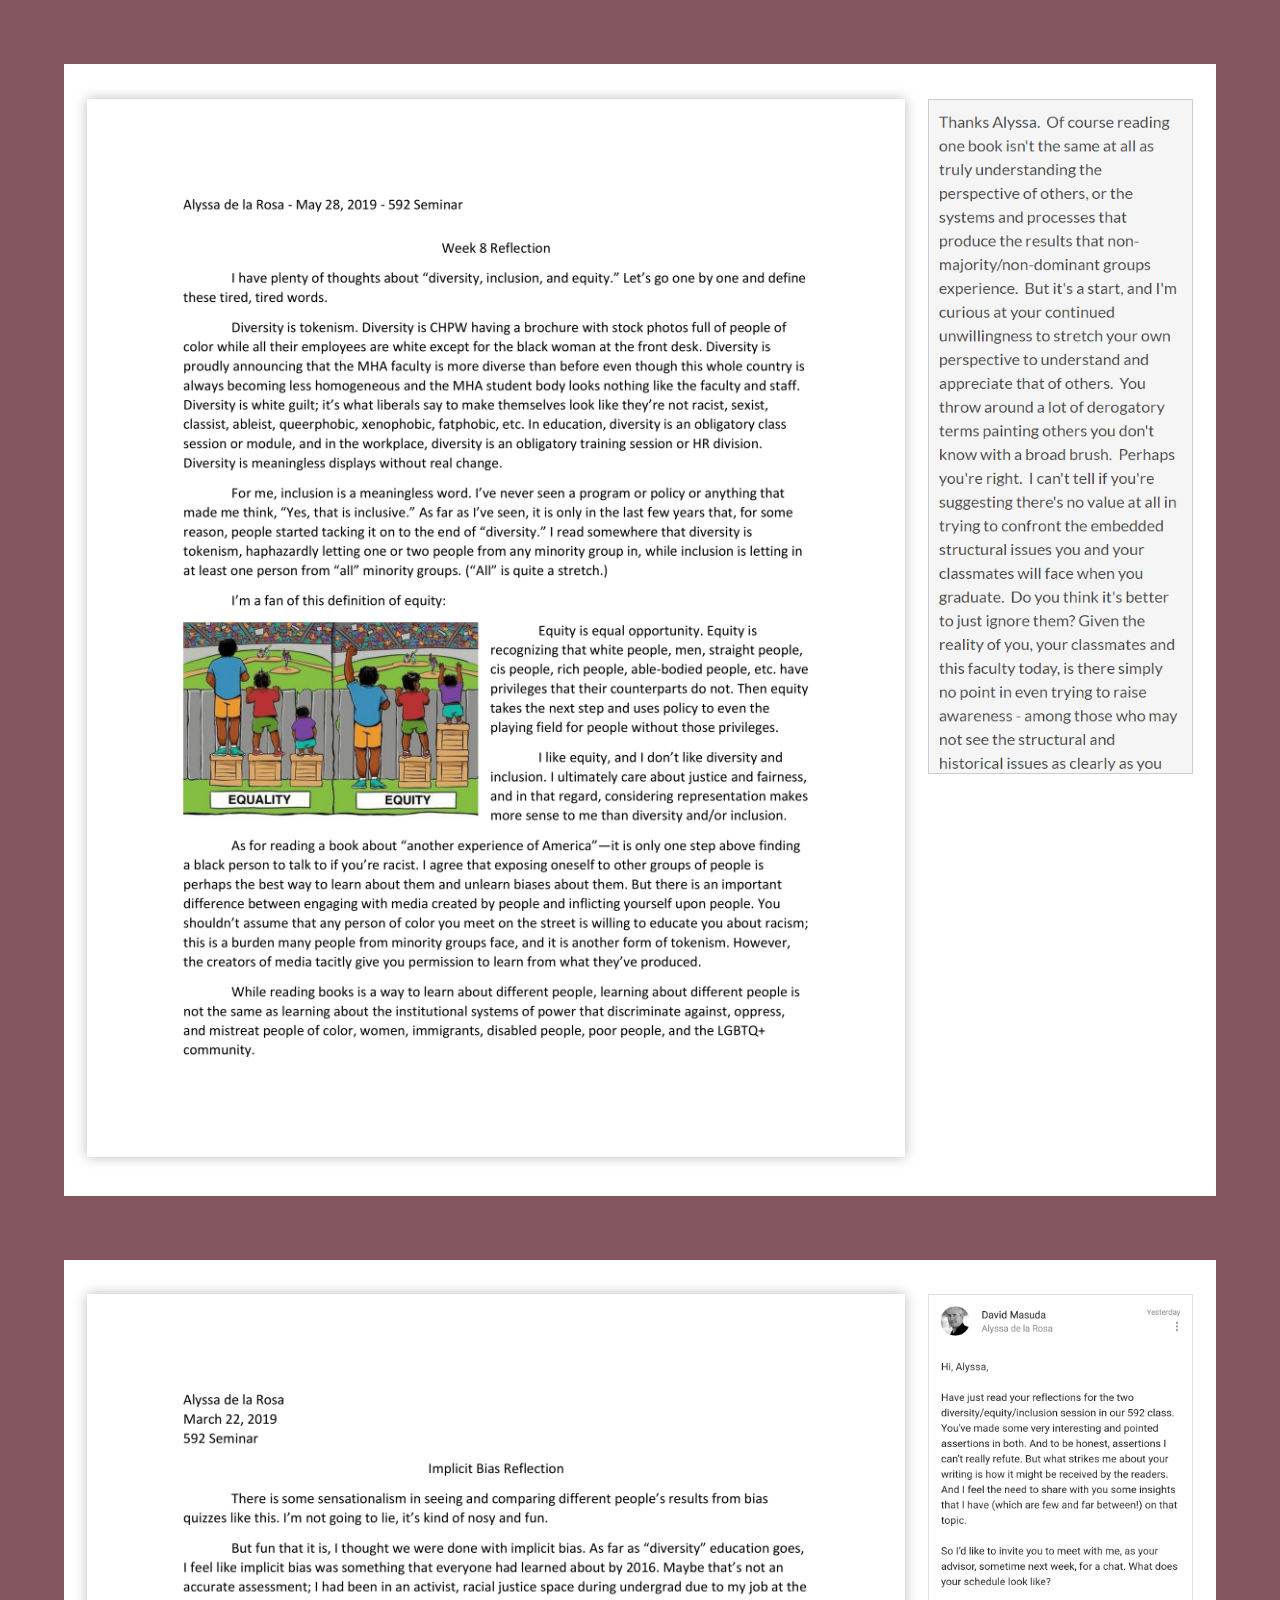
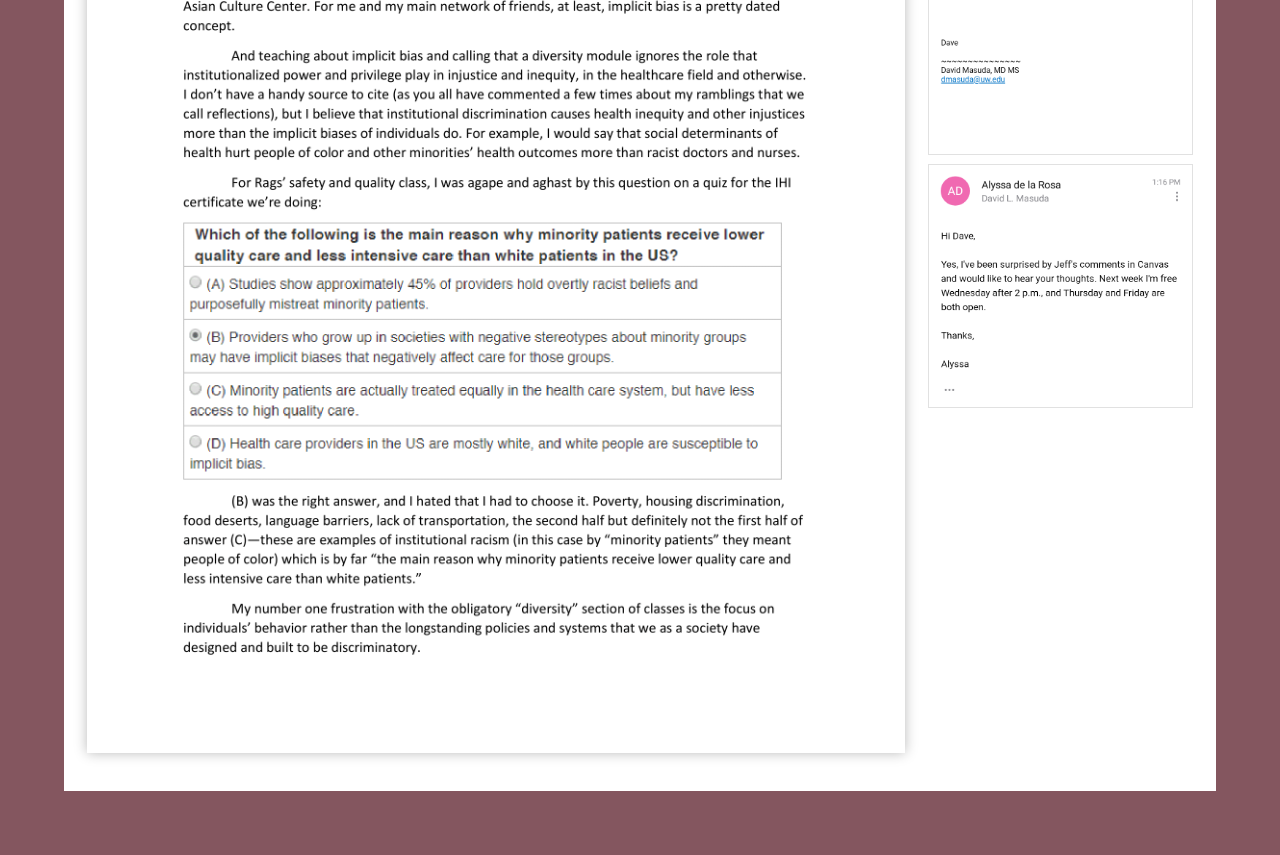
==== jd/index.html @ 5421960a "jd post" ====
<!doctype html>
<html>
<head>
	<meta charset="utf-8">
	<meta name="viewport" content="width=device-width, initial-scale=1.0">
	<title>alyssa de la rosa</title>
	<link rel="icon" href="../images/favicon.ico" />
	<link rel="shortcut icon" href="../images/favicon.ico" />
	
	<link href="main.css" rel="stylesheet">
	<link href="media.css" rel="stylesheet" media="(min-device-width:1025px)">
</head>

<body>
	<section>
		<div class="row">
			<div class="doc">
				<img src="week8.png" alt="Journal entry 2">
			</div>
			
			<div class="comment">
				<div class="scrolly">
					<img src="jeff.png" alt="Canvas comment">
				</div>
			</div>
		</div>
	</section>
	
	<section>
		<div class="row">
			<div class="doc">
				<img src="week7.png" alt="Journal entry 1">
			</div>
			
			<div class="comment" id="dave">
				<img src="dave1.png" alt="Email 1">
				<img src="dave2.png" alt="Email 2">
			</div>
		</div>
	</section>
</body>
</html>
---- jd/main.css ----
@charset "utf-8";

* {
	box-sizing: border-box;
}

body {
	margin: 0;
	padding: 0 0 5%;
	background: #84565F;
}

.row img {
	width: 100%;
}

.doc, .comment {
	background: #fff;
	width: 90%;
	margin: 5% auto;
}

.doc {
	padding: 5%;
}

.doc img {
	box-shadow: 0px 0px 12px #bababa;
}

.comment {
	padding: 5%;
}

.scrolly {
	width: 75%;
	margin: auto;
	height: 75vh;
	overflow: auto;
	border: 1px solid #C7CDD1;
}

#dave img {
	border: 1px solid #E1E1E1;
	margin: 0 0 2%;
}
---- jd/media.css ----
@charset "utf-8";

@media (min-width: 1000px) {
	body {
		padding: 0;
	}
	
	section {
		width: 95%;
		margin: 2% auto;
	}
	
	.row {
		display: table-row;
	}

	.doc, .comment {
		display: table-cell;
		vertical-align: top;
	}

	.doc {
		width: 75%;
		padding: 3% 2%;
	}

	.comment {
		width: 25%;
		padding: 3% 2% 0 0;
	}
	
	.scrolly {
		width: 100%;
	}
}

@media (min-width: 1200px) {
	section {
		width: 90%;
		margin: 5% auto;
	}
}
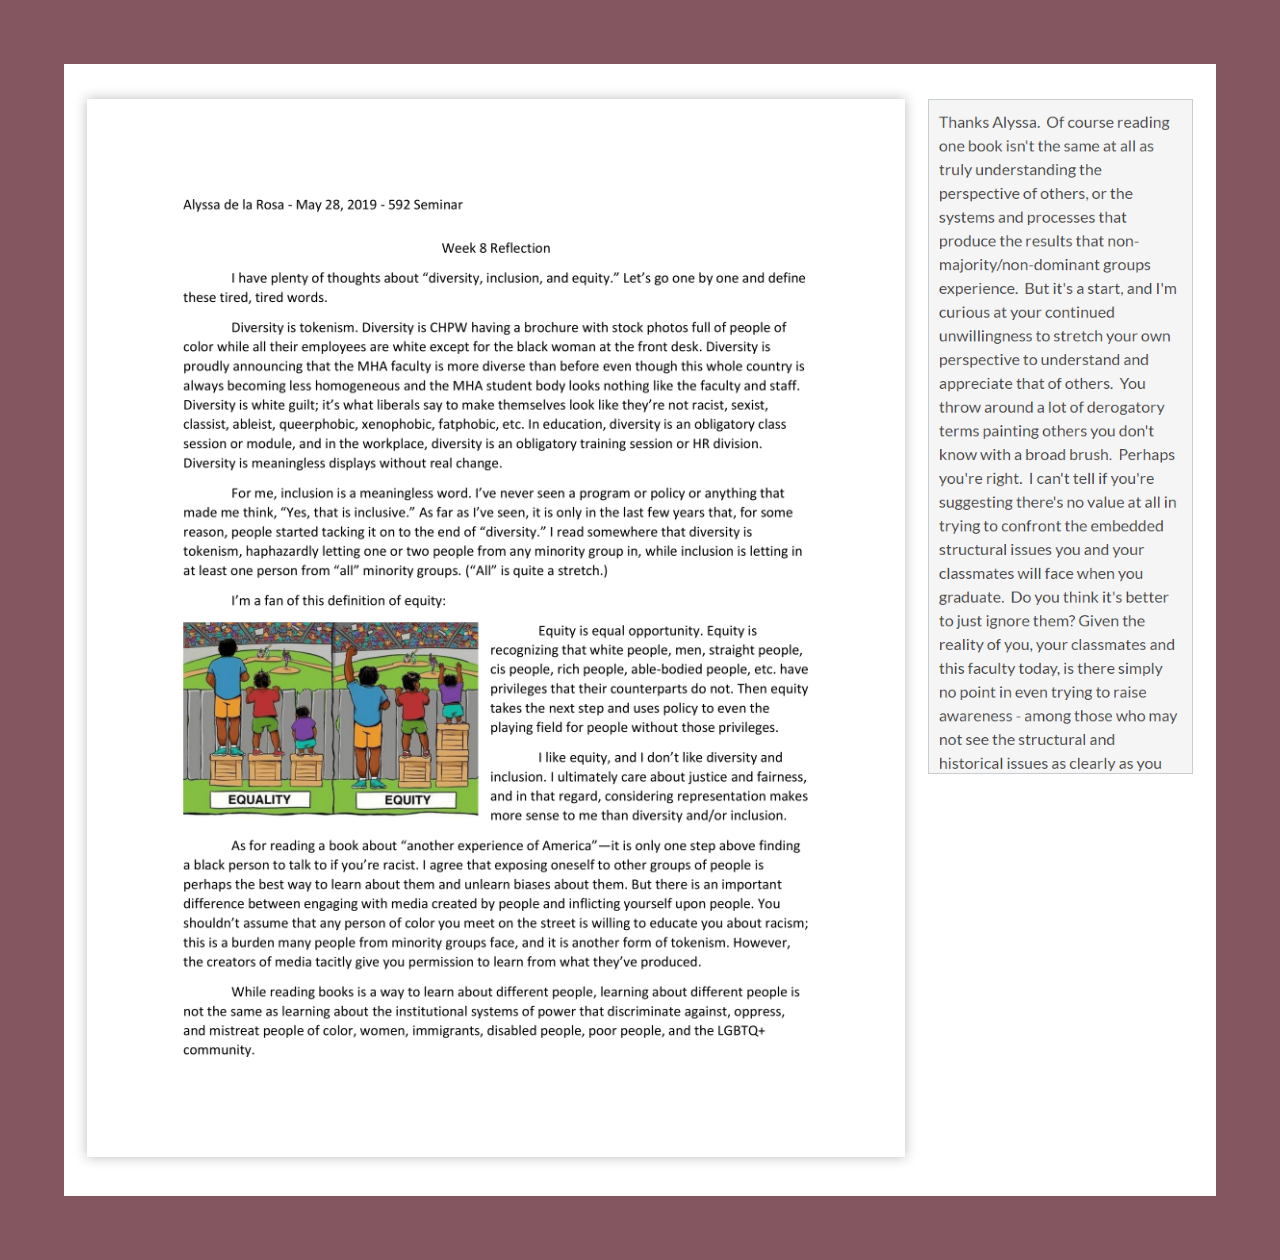
==== commit 5764033a: "trim" ====
--- a/jd/index.html
+++ b/jd/index.html
@@ -25,18 +25,5 @@
 			</div>
 		</div>
 	</section>
-	
-	<section>
-		<div class="row">
-			<div class="doc">
-				<img src="week7.png" alt="Journal entry 1">
-			</div>
-			
-			<div class="comment" id="dave">
-				<img src="dave1.png" alt="Email 1">
-				<img src="dave2.png" alt="Email 2">
-			</div>
-		</div>
-	</section>
 </body>
 </html>--- a/jd/main.css
+++ b/jd/main.css
@@ -38,9 +38,4 @@
 	height: 75vh;
 	overflow: auto;
 	border: 1px solid #C7CDD1;
-}
-
-#dave img {
-	border: 1px solid #E1E1E1;
-	margin: 0 0 2%;
 }